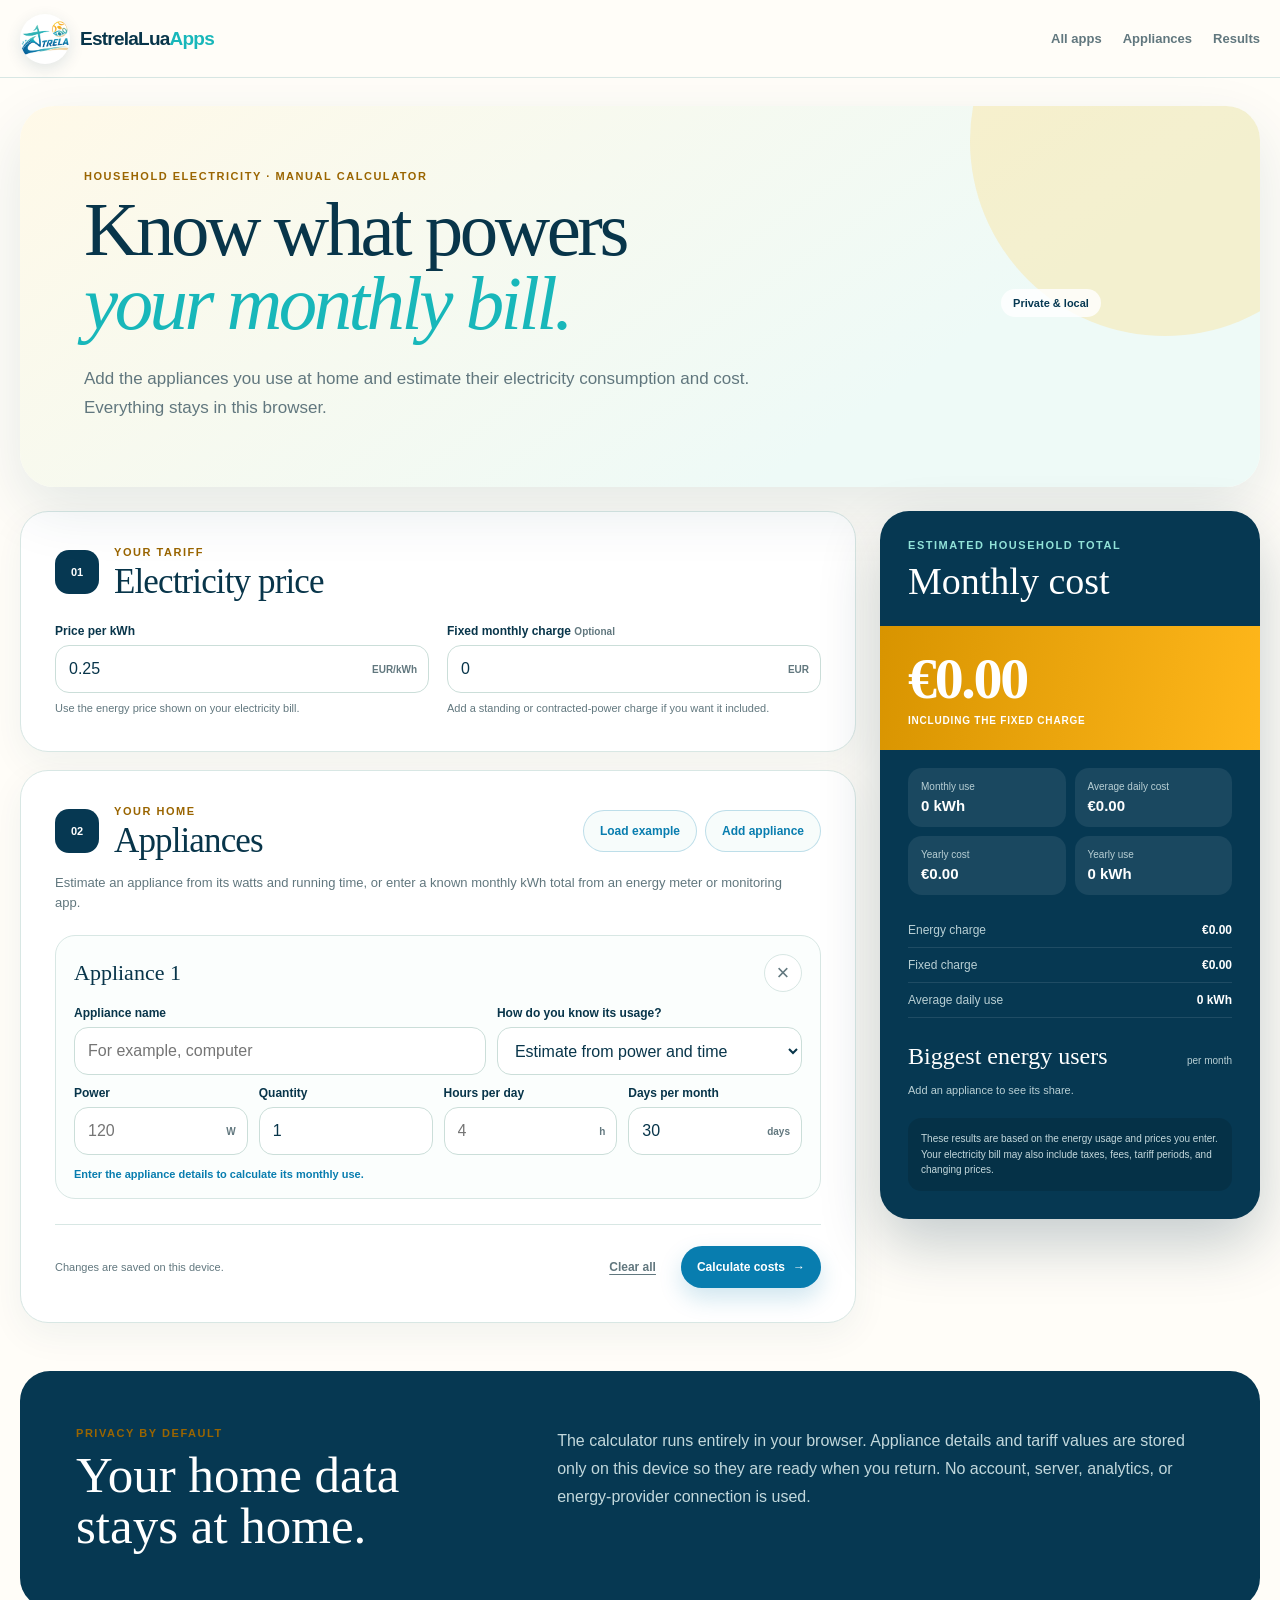
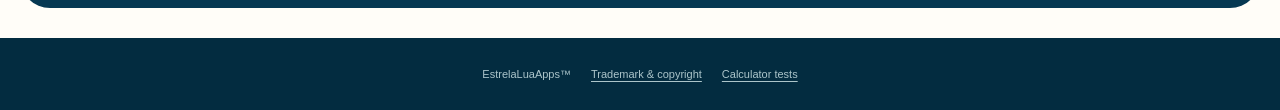
==== tools/home-energy-calculator/index.html @ 320dffea "Add direct monthly kWh input" ====
<!doctype html>
<html lang="en">
  <head>
    <meta charset="UTF-8" />
    <meta name="viewport" content="width=device-width, initial-scale=1.0" />
    <meta name="description" content="Estimate household electricity use and cost by appliance, day, month, and year." />
    <meta name="theme-color" content="#063852" />
    <title>Home Energy Calculator &mdash; EstrelaLuaApps</title>
    <link rel="icon" href="../../assets/favicon-32.ico" sizes="32x32" />
    <link rel="stylesheet" href="calculator.css?v=3" />
    <script type="module" src="calculator.js?v=3"></script>
  </head>
  <body>
    <a class="skip-link" href="#calculator-main">Skip to calculator</a>
    <header class="energy-header">
      <a class="brand" href="../../index.html" aria-label="EstrelaLuaApps home">
        <img src="../../assets/estrelalua-logo.png" alt="" width="50" height="50" />
        <span>EstrelaLua<span>Apps</span></span>
      </a>
      <nav aria-label="Calculator navigation">
        <a href="../../apps.html">All apps</a>
        <a href="#appliances">Appliances</a>
        <a href="#results">Results</a>
      </nav>
    </header>

    <main id="calculator-main">
      <section class="energy-hero">
        <div>
          <p class="kicker">Household electricity &middot; Manual calculator</p>
          <h1>Know what powers<br /><em>your monthly bill.</em></h1>
          <p>Add the appliances you use at home and estimate their electricity consumption and cost. Everything stays in this browser.</p>
        </div>
        <div class="hero-mark" aria-hidden="true">
          <img src="../../assets/home-energy-calculator-icon.svg" alt="" />
          <span>Private &amp; local</span>
        </div>
      </section>

      <div class="calculator-layout">
        <form id="energy-form" novalidate>
          <section class="panel tariff-panel" aria-labelledby="tariff-title">
            <div class="panel-heading">
              <span class="step-number">01</span>
              <div><p class="section-kicker">Your tariff</p><h2 id="tariff-title">Electricity price</h2></div>
            </div>
            <div class="tariff-grid">
              <div class="field">
                <label for="price-per-kwh">Price per kWh</label>
                <div class="unit-input"><input id="price-per-kwh" inputmode="decimal" autocomplete="off" value="0.25" required /><span>EUR/kWh</span></div>
                <p class="field-help">Use the energy price shown on your electricity bill.</p>
              </div>
              <div class="field">
                <label for="fixed-monthly-cost">Fixed monthly charge <span>Optional</span></label>
                <div class="unit-input"><input id="fixed-monthly-cost" inputmode="decimal" autocomplete="off" value="0" /><span>EUR</span></div>
                <p class="field-help">Add a standing or contracted-power charge if you want it included.</p>
              </div>
            </div>
          </section>

          <section id="appliances" class="panel appliance-panel" aria-labelledby="appliance-title">
            <div class="panel-heading appliance-heading">
              <span class="step-number">02</span>
              <div><p class="section-kicker">Your home</p><h2 id="appliance-title">Appliances</h2></div>
              <div class="heading-actions">
                <button id="load-example" class="secondary-button" type="button">Load example</button>
                <button id="add-appliance" class="secondary-button" type="button">Add appliance</button>
              </div>
            </div>
            <p class="panel-intro">Estimate an appliance from its watts and running time, or enter a known monthly kWh total from an energy meter or monitoring app.</p>
            <div id="appliance-list" class="appliance-list" aria-live="polite"></div>
            <div class="form-actions">
              <div>
                <p id="form-message" class="form-message" role="status"></p>
                <p id="save-status" class="save-status">Changes are saved on this device.</p>
              </div>
              <div class="action-buttons">
                <button id="reset-calculator" class="text-button" type="button">Clear all</button>
                <button class="primary-button" type="submit">Calculate costs <span aria-hidden="true">&rarr;</span></button>
              </div>
            </div>
          </section>
        </form>

        <aside id="results" class="results-card" aria-labelledby="results-title" aria-live="polite">
          <p class="results-kicker">Estimated household total</p>
          <h2 id="results-title">Monthly cost</h2>
          <div class="monthly-total"><strong id="monthly-cost">&euro;0.00</strong><span>including the fixed charge</span></div>
          <div class="result-highlights">
            <div><span>Monthly use</span><strong id="monthly-kwh">0 kWh</strong></div>
            <div><span>Average daily cost</span><strong id="daily-cost">&euro;0.00</strong></div>
            <div><span>Yearly cost</span><strong id="annual-cost">&euro;0.00</strong></div>
            <div><span>Yearly use</span><strong id="annual-kwh">0 kWh</strong></div>
          </div>
          <dl class="result-breakdown">
            <div><dt>Energy charge</dt><dd id="energy-charge">&euro;0.00</dd></div>
            <div><dt>Fixed charge</dt><dd id="fixed-charge">&euro;0.00</dd></div>
            <div><dt>Average daily use</dt><dd id="daily-kwh">0 kWh</dd></div>
          </dl>
          <div class="usage-heading"><h3>Biggest energy users</h3><span>per month</span></div>
          <ol id="usage-list" class="usage-list"><li class="empty-result">Add an appliance to see its share.</li></ol>
          <p class="estimate-note">These results are based on the energy usage and prices you enter. Your electricity bill may also include taxes, fees, tariff periods, and changing prices.</p>
        </aside>
      </div>

      <section class="privacy-card">
        <div><p class="kicker">Privacy by default</p><h2>Your home data<br />stays at home.</h2></div>
        <p>The calculator runs entirely in your browser. Appliance details and tariff values are stored only on this device so they are ready when you return. No account, server, analytics, or energy-provider connection is used.</p>
      </section>
    </main>

    <template id="appliance-template">
      <article class="appliance-row">
        <div class="appliance-row-heading"><h3>Appliance</h3><button class="remove-appliance" type="button" aria-label="Remove appliance">&times;</button></div>
        <div class="appliance-basics">
          <div class="field name-field"><label>Appliance name</label><input class="appliance-name" autocomplete="off" placeholder="For example, computer" /></div>
          <div class="field"><label>How do you know its usage?</label><select class="appliance-mode"><option value="estimate">Estimate from power and time</option><option value="known">Enter known monthly kWh</option></select></div>
        </div>
        <div class="appliance-fields estimate-inputs">
          <div class="field"><label>Power</label><div class="unit-input"><input class="appliance-watts" inputmode="decimal" autocomplete="off" placeholder="120" /><span>W</span></div></div>
          <div class="field"><label>Quantity</label><input class="appliance-quantity" inputmode="numeric" autocomplete="off" value="1" /></div>
          <div class="field"><label>Hours per day</label><div class="unit-input"><input class="appliance-hours" inputmode="decimal" autocomplete="off" placeholder="4" /><span>h</span></div></div>
          <div class="field"><label>Days per month</label><div class="unit-input"><input class="appliance-days" inputmode="numeric" autocomplete="off" value="30" /><span>days</span></div></div>
        </div>
        <div class="known-inputs" hidden>
          <div class="field"><label>Known monthly use</label><div class="unit-input"><input class="appliance-known-kwh" inputmode="decimal" autocomplete="off" placeholder="18.5" /><span>kWh</span></div><p class="field-help">Enter the total energy this appliance used during one month.</p></div>
        </div>
        <p class="row-estimate">Enter the appliance details to calculate its monthly use.</p>
      </article>
    </template>

    <footer class="energy-footer"><span>EstrelaLuaApps&trade;</span><a href="../../legal.html">Trademark &amp; copyright</a><a href="tests.html">Calculator tests</a></footer>
  </body>
</html>
---- tools/home-energy-calculator/calculator.css ----
:root {
  --deep: #063852;
  --deep-2: #032c40;
  --ocean: #087daf;
  --aqua: #18b7ba;
  --leaf: #23a67c;
  --sun: #ffd166;
  --paper: #fffdf8;
  --card: #ffffff;
  --ink: #08354a;
  --muted: #61777e;
  --line: #d8e7e4;
  --danger: #a9362b;
  --shadow: 0 22px 60px rgba(4, 60, 83, .11);
}

* { box-sizing: border-box; }
html { scroll-behavior: smooth; scroll-padding-top: 90px; }
body { margin: 0; color: var(--ink); background: var(--paper); font-family: "Aptos", "Segoe UI", Arial, sans-serif; -webkit-font-smoothing: antialiased; }
a { color: inherit; text-decoration: none; }
button, input, select { font: inherit; }
button { cursor: pointer; }
img { display: block; max-width: 100%; }
button:focus-visible, a:focus-visible, input:focus-visible, select:focus-visible { outline: 3px solid var(--sun); outline-offset: 3px; }
.skip-link { position: fixed; z-index: 100; top: -70px; left: 16px; padding: 12px 18px; color: white; background: var(--deep); border-radius: 999px; transition: top .2s; }
.skip-link:focus { top: 12px; }

.energy-header { min-height: 78px; display: flex; align-items: center; justify-content: space-between; gap: 30px; padding: 12px max(20px, calc((100vw - 1240px) / 2)); border-bottom: 1px solid var(--line); background: rgba(255,253,248,.92); backdrop-filter: blur(18px); }
.brand { display: inline-flex; align-items: center; gap: 10px; font-size: 19px; font-weight: 900; letter-spacing: -.04em; }
.brand img { width: 50px; height: 50px; object-fit: cover; border-radius: 50%; background: white; box-shadow: 0 5px 16px rgba(6,56,82,.12); }
.brand > span > span { color: var(--aqua); }
.energy-header nav { display: flex; gap: 21px; color: var(--muted); font-size: 13px; font-weight: 800; }
.energy-header nav a:hover { color: var(--ocean); }

#calculator-main { width: min(1240px, calc(100% - 40px)); margin: 0 auto; }
.energy-hero { position: relative; display: grid; grid-template-columns: 1fr 290px; align-items: center; gap: 60px; margin: 28px 0 24px; padding: clamp(34px, 5vw, 68px); overflow: hidden; border-radius: 34px; background: linear-gradient(145deg, #fff9e8, #eefaf7 72%); box-shadow: var(--shadow); }
.energy-hero::after { content: ""; position: absolute; right: -100px; top: -160px; width: 390px; height: 390px; border-radius: 50%; background: rgba(255,209,102,.27); }
.energy-hero > div { position: relative; z-index: 1; }
.kicker, .section-kicker, .results-kicker { margin: 0 0 11px; color: #9a6500; font-size: 11px; font-weight: 900; letter-spacing: .14em; text-transform: uppercase; }
.energy-hero h1 { margin: 0; font: 500 clamp(45px, 6vw, 78px)/.97 Georgia, "Times New Roman", serif; letter-spacing: -.045em; }
.energy-hero h1 em { color: var(--aqua); font-weight: 500; }
.energy-hero > div > p:last-child { max-width: 700px; margin: 23px 0 0; color: var(--muted); font-size: 17px; line-height: 1.7; }
.hero-mark { justify-self: center; text-align: center; }
.hero-mark img { width: 170px; filter: drop-shadow(0 20px 30px rgba(6,56,82,.18)); transform: rotate(3deg); }
.hero-mark span { display: inline-block; margin-top: 14px; padding: 8px 12px; color: var(--deep); border-radius: 999px; background: rgba(255,255,255,.8); font-size: 11px; font-weight: 900; }

.calculator-layout { display: grid; grid-template-columns: minmax(0, 1fr) 380px; align-items: start; gap: 24px; }
.panel { margin-bottom: 18px; padding: clamp(23px, 4vw, 34px); border: 1px solid var(--line); border-radius: 28px; background: var(--card); box-shadow: 0 12px 36px rgba(4,60,83,.06); }
.panel-heading { display: flex; align-items: center; gap: 15px; margin-bottom: 25px; }
.panel-heading h2 { margin: 0; font: 500 35px/1 Georgia, serif; letter-spacing: -.025em; }
.panel-heading p { margin-bottom: 6px; }
.step-number { display: grid; place-items: center; flex: 0 0 44px; width: 44px; height: 44px; color: white; border-radius: 14px; background: var(--deep); font-size: 11px; font-weight: 900; }
.tariff-grid { display: grid; grid-template-columns: 1fr 1fr; gap: 18px; }
.field label { display: block; margin-bottom: 7px; font-size: 12px; font-weight: 850; }
.field label span { color: var(--muted); font-size: 10px; font-weight: 600; }
input, select { width: 100%; min-height: 48px; padding: 11px 13px; color: var(--ink); border: 1px solid #cbded9; border-radius: 14px; background: white; transition: border-color .2s, box-shadow .2s; }
input:hover, select:hover { border-color: #94c6bd; }
input:focus, select:focus { border-color: var(--ocean); outline: none; box-shadow: 0 0 0 4px rgba(8,125,175,.12); }
input[aria-invalid="true"] { border-color: var(--danger); box-shadow: 0 0 0 3px rgba(169,54,43,.12); }
.unit-input { position: relative; }
.unit-input input { padding-right: 54px; font-variant-numeric: tabular-nums; }
.unit-input #price-per-kwh { padding-right: 76px; }
.unit-input .appliance-watts, .unit-input .appliance-hours { padding-right: 36px; }
.unit-input .appliance-days { padding-right: 52px; }
.unit-input .appliance-known-kwh { padding-right: 48px; }
.unit-input span { position: absolute; right: 12px; top: 50%; transform: translateY(-50%); color: var(--muted); font-size: 10px; font-weight: 850; pointer-events: none; }
.field-help, .panel-intro { color: var(--muted); font-size: 11px; line-height: 1.55; }
.field-help { margin: 7px 0 0; }
.panel-intro { max-width: 740px; margin: -10px 0 22px; font-size: 13px; }

.appliance-heading { align-items: center; }
.heading-actions { display: flex; flex-wrap: wrap; gap: 8px; margin-left: auto; }
.primary-button, .secondary-button, .text-button { min-height: 42px; display: inline-flex; align-items: center; justify-content: center; gap: 8px; padding: 10px 16px; border-radius: 999px; font-size: 12px; font-weight: 900; transition: transform .2s, background .2s, color .2s; }
.primary-button { color: white; border: 0; background: var(--ocean); box-shadow: 0 10px 23px rgba(8,125,175,.2); }
.primary-button:hover { background: var(--deep); transform: translateY(-1px); }
.secondary-button { color: var(--ocean); border: 1px solid rgba(8,125,175,.24); background: #f7fcfb; }
.secondary-button:hover { color: white; background: var(--deep); }
.text-button { color: var(--muted); border: 0; background: transparent; text-decoration: underline; text-underline-offset: 3px; }

.appliance-list { display: grid; gap: 13px; }
.appliance-row { padding: 18px; border: 1px solid var(--line); border-radius: 20px; background: #fbfefd; }
.appliance-row-heading { display: flex; align-items: center; justify-content: space-between; gap: 15px; margin-bottom: 14px; }
.appliance-row h3 { margin: 0; font: 500 22px/1 Georgia, serif; }
.remove-appliance { width: 38px; height: 38px; display: grid; place-items: center; color: var(--muted); border: 1px solid var(--line); border-radius: 50%; background: white; font-size: 22px; }
.remove-appliance:hover { color: white; border-color: var(--danger); background: var(--danger); }
.appliance-basics { display: grid; grid-template-columns: minmax(180px, 1.35fr) minmax(230px, 1fr); gap: 11px; margin-bottom: 11px; align-items: end; }
.appliance-fields { display: grid; grid-template-columns: repeat(4, minmax(100px, 1fr)); gap: 11px; align-items: end; }
.known-inputs { display: grid; grid-template-columns: minmax(200px, 360px); }
.estimate-inputs[hidden], .known-inputs[hidden] { display: none; }
.row-estimate { margin: 13px 0 0; color: var(--ocean); font-size: 11px; font-weight: 800; }
.form-actions { display: flex; align-items: center; justify-content: space-between; gap: 20px; margin-top: 25px; padding-top: 21px; border-top: 1px solid var(--line); }
.form-message, .save-status { margin: 0; font-size: 11px; }
.form-message.error { margin-bottom: 5px; color: var(--danger); font-weight: 800; }
.save-status { color: var(--muted); }
.action-buttons { display: flex; align-items: center; gap: 9px; }

.results-card { position: sticky; top: 18px; padding: 28px; overflow: hidden; color: white; border-radius: 29px; background: var(--deep); box-shadow: 0 25px 60px rgba(3,44,64,.23); }
.results-kicker { color: #91e2d8; }
.results-card h2 { margin: 0; font: 500 38px/1 Georgia, serif; }
.monthly-total { margin: 26px -28px 0; padding: 24px 28px; background: linear-gradient(100deg, #d89400, #ffb71b); }
.monthly-total strong, .monthly-total span { display: block; }
.monthly-total strong { overflow-wrap: anywhere; font: 600 clamp(42px, 5vw, 58px)/1 Georgia, serif; letter-spacing: -.04em; }
.monthly-total span { margin-top: 7px; font-size: 10px; font-weight: 800; text-transform: uppercase; letter-spacing: .08em; }
.result-highlights { display: grid; grid-template-columns: 1fr 1fr; gap: 9px; margin: 18px 0; }
.result-highlights div { padding: 13px; border-radius: 14px; background: rgba(255,255,255,.08); }
.result-highlights span, .result-highlights strong { display: block; }
.result-highlights span { color: #b8cfd4; font-size: 10px; }
.result-highlights strong { margin-top: 5px; font-size: 15px; }
.result-breakdown { margin: 0; }
.result-breakdown div { display: flex; justify-content: space-between; gap: 15px; padding: 10px 0; border-bottom: 1px solid rgba(255,255,255,.1); }
.result-breakdown dt { color: #b8cfd4; font-size: 12px; }
.result-breakdown dd { margin: 0; font-size: 12px; font-weight: 850; }
.usage-heading { display: flex; align-items: baseline; justify-content: space-between; gap: 10px; margin-top: 25px; }
.usage-heading h3 { margin: 0; font: 500 24px/1.1 Georgia, serif; }
.usage-heading span { color: #b8cfd4; font-size: 10px; }
.usage-list { margin: 15px 0 0; padding: 0; list-style: none; }
.usage-list li { margin-top: 13px; }
.usage-copy { display: flex; justify-content: space-between; gap: 14px; margin-bottom: 6px; }
.usage-copy strong { max-width: 45%; overflow: hidden; font-size: 11px; text-overflow: ellipsis; white-space: nowrap; }
.usage-copy span { color: #c4d8dc; font-size: 9px; text-align: right; }
.usage-bar { height: 6px; overflow: hidden; border-radius: 999px; background: rgba(255,255,255,.1); }
.usage-bar span { display: block; height: 100%; border-radius: inherit; background: linear-gradient(90deg, var(--sun), var(--aqua)); }
.empty-result { color: #b8cfd4; font-size: 11px; }
.estimate-note { margin: 22px 0 0; padding: 13px; color: #c4d8dc; border-radius: 13px; background: rgba(0,0,0,.13); font-size: 10px; line-height: 1.55; }

.privacy-card { display: grid; grid-template-columns: .8fr 1.2fr; gap: 50px; margin: 30px 0; padding: clamp(30px, 5vw, 56px); color: white; border-radius: 30px; background: var(--deep); }
.privacy-card h2 { margin: 0; font: 500 clamp(35px, 4vw, 51px)/1 Georgia, serif; }
.privacy-card > p { margin: 0; color: #c2d8dc; line-height: 1.75; }
.energy-footer { display: flex; justify-content: center; flex-wrap: wrap; gap: 20px; padding: 30px 20px; color: #acc5ca; background: var(--deep-2); font-size: 11px; }
.energy-footer a { text-decoration: underline; text-underline-offset: 3px; }

@media (max-width: 1080px) {
  .calculator-layout { grid-template-columns: minmax(0, 1fr) 330px; }
  .appliance-fields { grid-template-columns: 1fr 1fr; }
}

@media (max-width: 820px) {
  #calculator-main { width: min(100% - 28px, 700px); }
  .energy-hero { grid-template-columns: 1fr 150px; gap: 25px; }
  .hero-mark img { width: 135px; }
  .calculator-layout { grid-template-columns: 1fr; }
  .results-card { position: relative; top: auto; }
  .privacy-card { grid-template-columns: 1fr; gap: 25px; }
}

@media (max-width: 620px) {
  #calculator-main { width: min(100% - 20px, 520px); }
  .energy-header { min-height: 66px; padding-inline: 14px; }
  .brand img { width: 42px; height: 42px; }
  .brand > span { display: none; }
  .energy-header nav a:nth-child(2) { display: none; }
  .energy-header nav { gap: 12px; font-size: 11px; }
  .energy-hero { grid-template-columns: 1fr; padding: 31px 24px; }
  .hero-mark { display: none; }
  .tariff-grid, .appliance-basics, .appliance-fields, .known-inputs { grid-template-columns: 1fr; }
  .appliance-heading { align-items: flex-start; flex-wrap: wrap; }
  .heading-actions { width: 100%; margin-left: 0; }
  .heading-actions button { flex: 1; }
  .form-actions { align-items: stretch; flex-direction: column; }
  .action-buttons { justify-content: space-between; }
  .result-highlights { grid-template-columns: 1fr 1fr; }
}
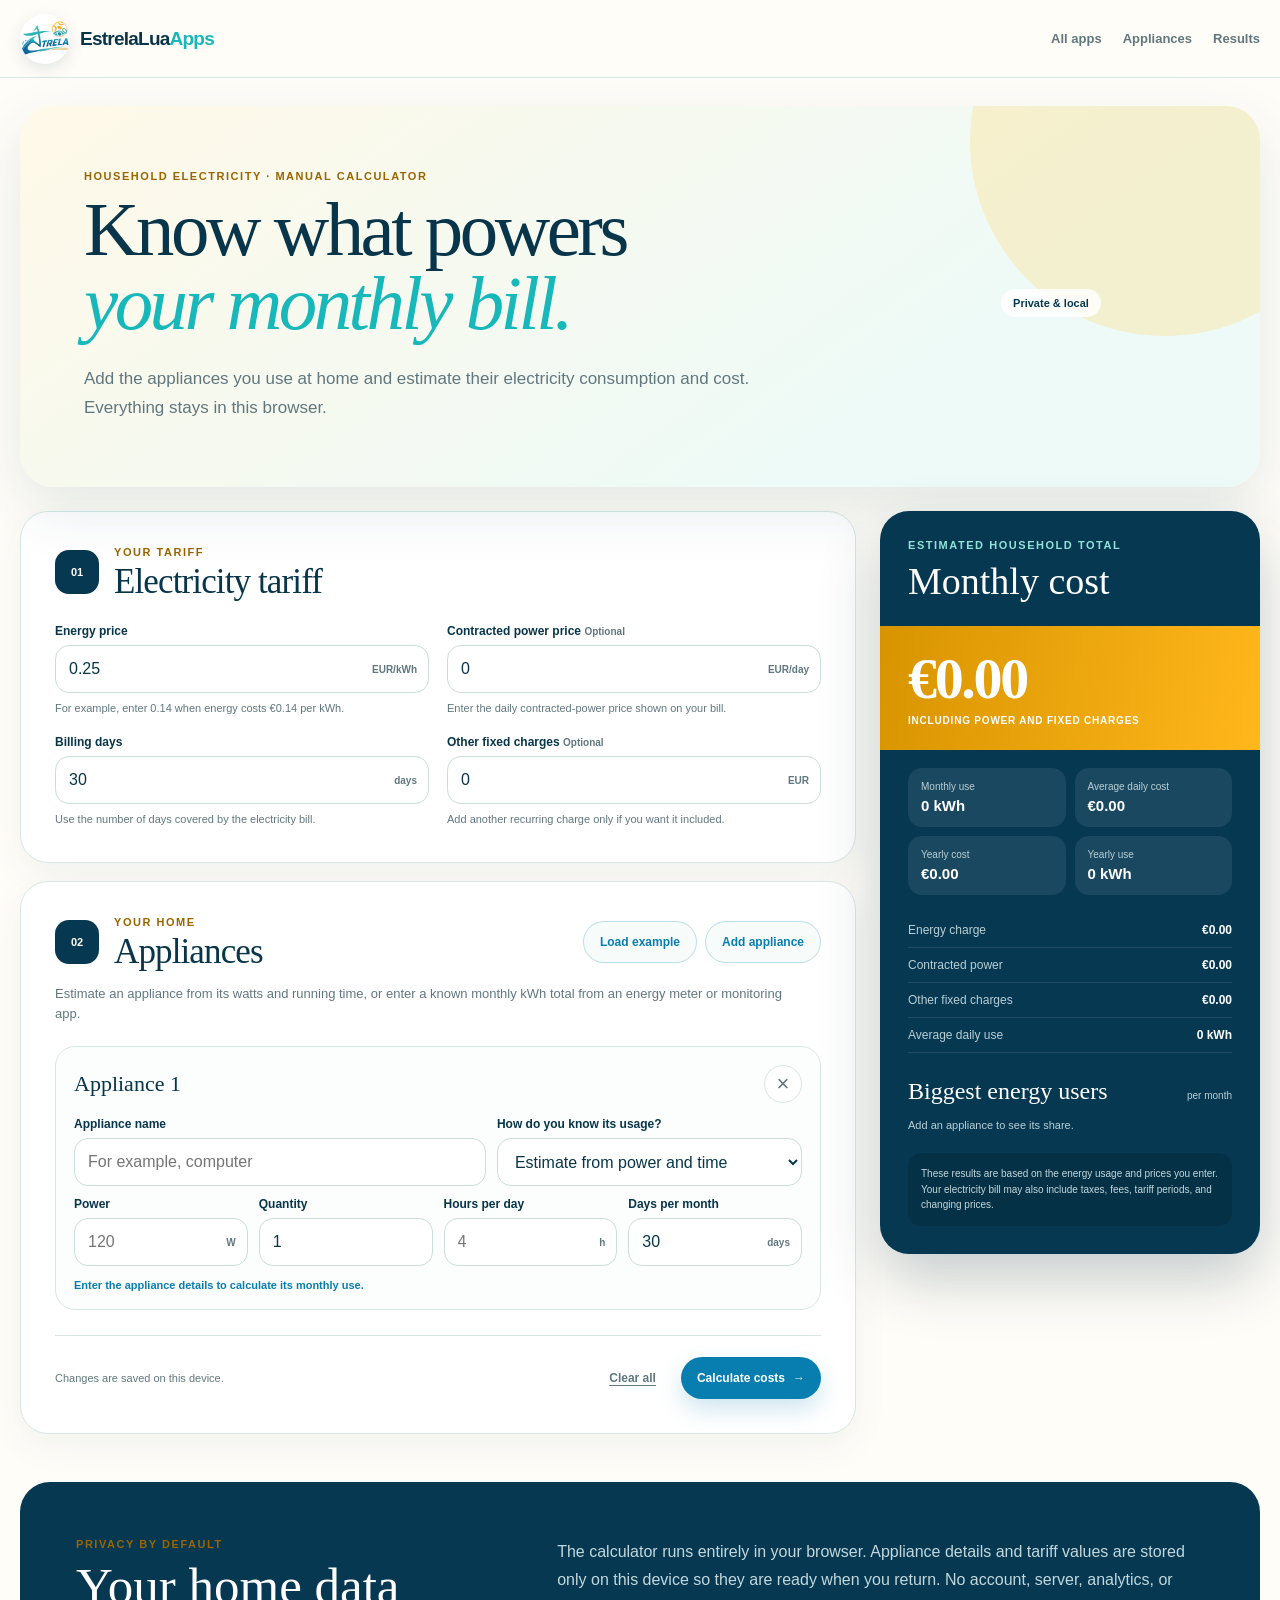
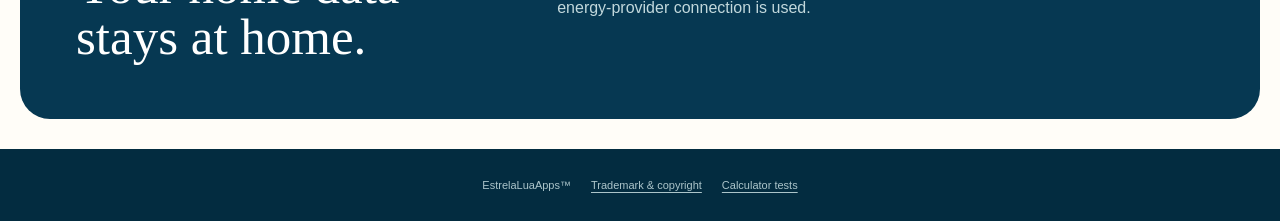
==== commit 2ee6a0ba: "Add contracted power pricing" ====
--- a/tools/home-energy-calculator/index.html
+++ b/tools/home-energy-calculator/index.html
@@ -7,8 +7,8 @@
     <meta name="theme-color" content="#063852" />
     <title>Home Energy Calculator &mdash; EstrelaLuaApps</title>
     <link rel="icon" href="../../assets/favicon-32.ico" sizes="32x32" />
-    <link rel="stylesheet" href="calculator.css?v=3" />
-    <script type="module" src="calculator.js?v=3"></script>
+    <link rel="stylesheet" href="calculator.css?v=4" />
+    <script type="module" src="calculator.js?v=4"></script>
   </head>
   <body>
     <a class="skip-link" href="#calculator-main">Skip to calculator</a>
@@ -42,18 +42,28 @@
           <section class="panel tariff-panel" aria-labelledby="tariff-title">
             <div class="panel-heading">
               <span class="step-number">01</span>
-              <div><p class="section-kicker">Your tariff</p><h2 id="tariff-title">Electricity price</h2></div>
+              <div><p class="section-kicker">Your tariff</p><h2 id="tariff-title">Electricity tariff</h2></div>
             </div>
             <div class="tariff-grid">
               <div class="field">
-                <label for="price-per-kwh">Price per kWh</label>
+                <label for="price-per-kwh">Energy price</label>
                 <div class="unit-input"><input id="price-per-kwh" inputmode="decimal" autocomplete="off" value="0.25" required /><span>EUR/kWh</span></div>
-                <p class="field-help">Use the energy price shown on your electricity bill.</p>
+                <p class="field-help">For example, enter 0.14 when energy costs &euro;0.14 per kWh.</p>
               </div>
               <div class="field">
-                <label for="fixed-monthly-cost">Fixed monthly charge <span>Optional</span></label>
+                <label for="contracted-power-price">Contracted power price <span>Optional</span></label>
+                <div class="unit-input"><input id="contracted-power-price" inputmode="decimal" autocomplete="off" value="0" /><span>EUR/day</span></div>
+                <p class="field-help">Enter the daily contracted-power price shown on your bill.</p>
+              </div>
+              <div class="field">
+                <label for="billing-days">Billing days</label>
+                <div class="unit-input"><input id="billing-days" inputmode="numeric" autocomplete="off" value="30" /><span>days</span></div>
+                <p class="field-help">Use the number of days covered by the electricity bill.</p>
+              </div>
+              <div class="field">
+                <label for="fixed-monthly-cost">Other fixed charges <span>Optional</span></label>
                 <div class="unit-input"><input id="fixed-monthly-cost" inputmode="decimal" autocomplete="off" value="0" /><span>EUR</span></div>
-                <p class="field-help">Add a standing or contracted-power charge if you want it included.</p>
+                <p class="field-help">Add another recurring charge only if you want it included.</p>
               </div>
             </div>
           </section>
@@ -85,7 +95,7 @@
         <aside id="results" class="results-card" aria-labelledby="results-title" aria-live="polite">
           <p class="results-kicker">Estimated household total</p>
           <h2 id="results-title">Monthly cost</h2>
-          <div class="monthly-total"><strong id="monthly-cost">&euro;0.00</strong><span>including the fixed charge</span></div>
+          <div class="monthly-total"><strong id="monthly-cost">&euro;0.00</strong><span>including power and fixed charges</span></div>
           <div class="result-highlights">
             <div><span>Monthly use</span><strong id="monthly-kwh">0 kWh</strong></div>
             <div><span>Average daily cost</span><strong id="daily-cost">&euro;0.00</strong></div>
@@ -94,7 +104,8 @@
           </div>
           <dl class="result-breakdown">
             <div><dt>Energy charge</dt><dd id="energy-charge">&euro;0.00</dd></div>
-            <div><dt>Fixed charge</dt><dd id="fixed-charge">&euro;0.00</dd></div>
+            <div><dt>Contracted power</dt><dd id="power-charge">&euro;0.00</dd></div>
+            <div><dt>Other fixed charges</dt><dd id="fixed-charge">&euro;0.00</dd></div>
             <div><dt>Average daily use</dt><dd id="daily-kwh">0 kWh</dd></div>
           </dl>
           <div class="usage-heading"><h3>Biggest energy users</h3><span>per month</span></div>
--- a/tools/home-energy-calculator/calculator.css
+++ b/tools/home-energy-calculator/calculator.css
@@ -60,6 +60,8 @@
 .unit-input { position: relative; }
 .unit-input input { padding-right: 54px; font-variant-numeric: tabular-nums; }
 .unit-input #price-per-kwh { padding-right: 76px; }
+.unit-input #contracted-power-price { padding-right: 72px; }
+.unit-input #billing-days { padding-right: 52px; }
 .unit-input .appliance-watts, .unit-input .appliance-hours { padding-right: 36px; }
 .unit-input .appliance-days { padding-right: 52px; }
 .unit-input .appliance-known-kwh { padding-right: 48px; }
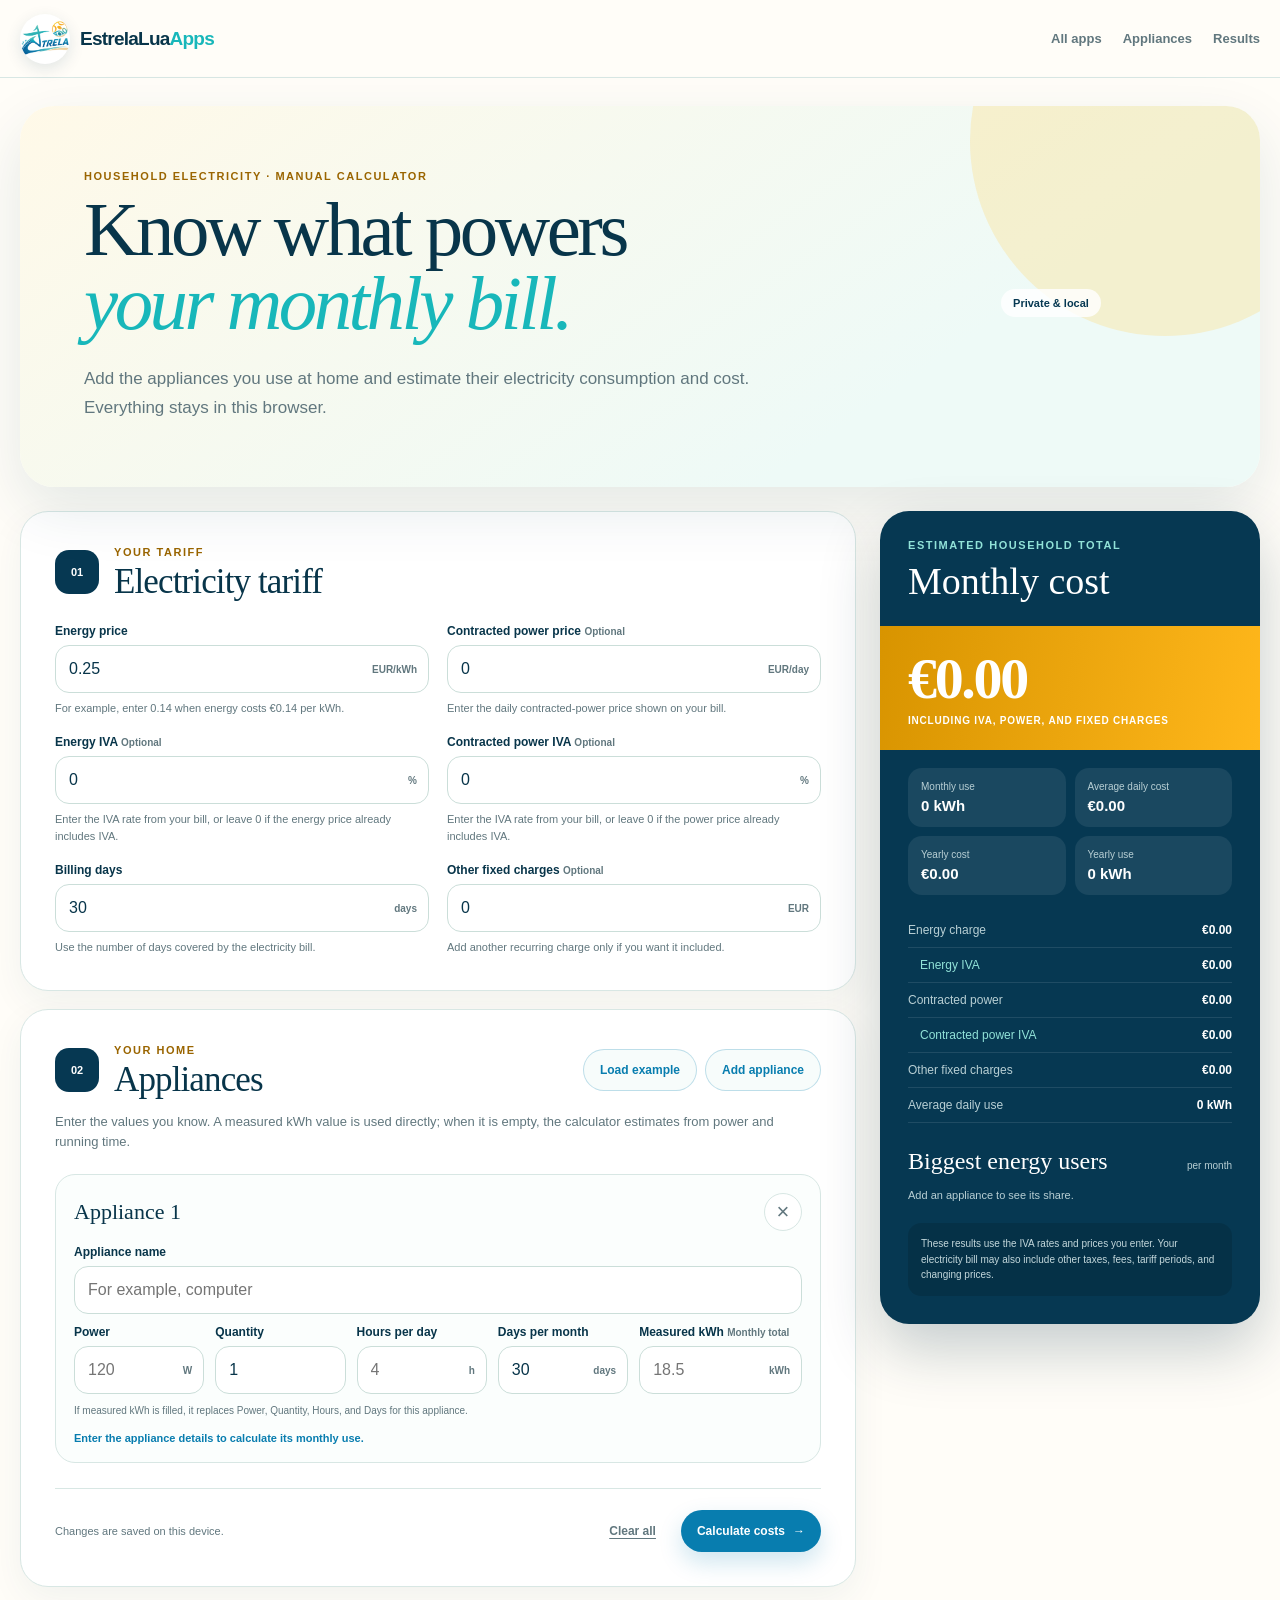
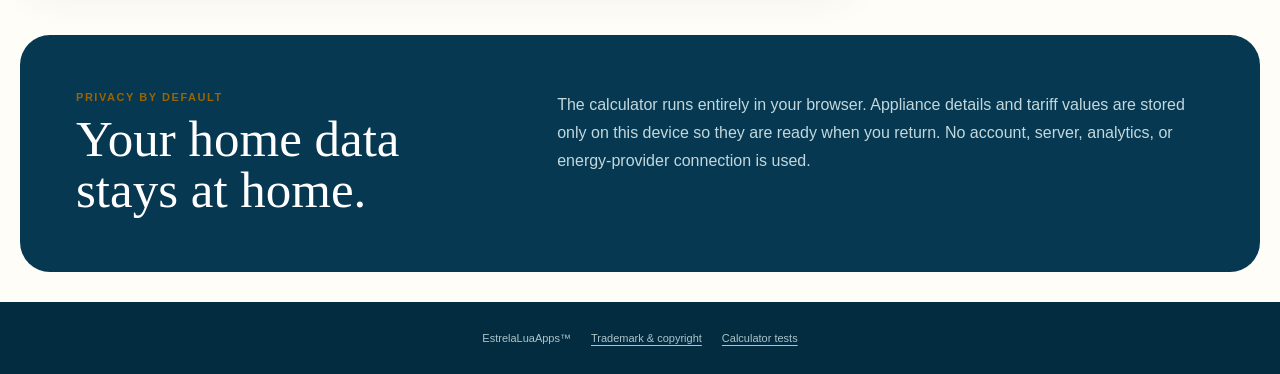
==== commit 81fc11ee: "Add configurable IVA to energy calculator" ====
--- a/tools/home-energy-calculator/index.html
+++ b/tools/home-energy-calculator/index.html
@@ -7,8 +7,8 @@
     <meta name="theme-color" content="#063852" />
     <title>Home Energy Calculator &mdash; EstrelaLuaApps</title>
     <link rel="icon" href="../../assets/favicon-32.ico" sizes="32x32" />
-    <link rel="stylesheet" href="calculator.css?v=4" />
-    <script type="module" src="calculator.js?v=4"></script>
+    <link rel="stylesheet" href="calculator.css?v=6" />
+    <script type="module" src="calculator.js?v=6"></script>
   </head>
   <body>
     <a class="skip-link" href="#calculator-main">Skip to calculator</a>
@@ -55,6 +55,16 @@
                 <div class="unit-input"><input id="contracted-power-price" inputmode="decimal" autocomplete="off" value="0" /><span>EUR/day</span></div>
                 <p class="field-help">Enter the daily contracted-power price shown on your bill.</p>
               </div>
+              <div class="field iva-field">
+                <label for="energy-iva">Energy IVA <span>Optional</span></label>
+                <div class="unit-input"><input id="energy-iva" inputmode="decimal" autocomplete="off" value="0" /><span>%</span></div>
+                <p class="field-help">Enter the IVA rate from your bill, or leave 0 if the energy price already includes IVA.</p>
+              </div>
+              <div class="field iva-field">
+                <label for="contracted-power-iva">Contracted power IVA <span>Optional</span></label>
+                <div class="unit-input"><input id="contracted-power-iva" inputmode="decimal" autocomplete="off" value="0" /><span>%</span></div>
+                <p class="field-help">Enter the IVA rate from your bill, or leave 0 if the power price already includes IVA.</p>
+              </div>
               <div class="field">
                 <label for="billing-days">Billing days</label>
                 <div class="unit-input"><input id="billing-days" inputmode="numeric" autocomplete="off" value="30" /><span>days</span></div>
@@ -77,7 +87,7 @@
                 <button id="add-appliance" class="secondary-button" type="button">Add appliance</button>
               </div>
             </div>
-            <p class="panel-intro">Estimate an appliance from its watts and running time, or enter a known monthly kWh total from an energy meter or monitoring app.</p>
+            <p class="panel-intro">Enter the values you know. A measured kWh value is used directly; when it is empty, the calculator estimates from power and running time.</p>
             <div id="appliance-list" class="appliance-list" aria-live="polite"></div>
             <div class="form-actions">
               <div>
@@ -95,7 +105,7 @@
         <aside id="results" class="results-card" aria-labelledby="results-title" aria-live="polite">
           <p class="results-kicker">Estimated household total</p>
           <h2 id="results-title">Monthly cost</h2>
-          <div class="monthly-total"><strong id="monthly-cost">&euro;0.00</strong><span>including power and fixed charges</span></div>
+          <div class="monthly-total"><strong id="monthly-cost">&euro;0.00</strong><span>including IVA, power, and fixed charges</span></div>
           <div class="result-highlights">
             <div><span>Monthly use</span><strong id="monthly-kwh">0 kWh</strong></div>
             <div><span>Average daily cost</span><strong id="daily-cost">&euro;0.00</strong></div>
@@ -104,13 +114,15 @@
           </div>
           <dl class="result-breakdown">
             <div><dt>Energy charge</dt><dd id="energy-charge">&euro;0.00</dd></div>
+            <div class="tax-line"><dt>Energy IVA</dt><dd id="energy-iva-charge">&euro;0.00</dd></div>
             <div><dt>Contracted power</dt><dd id="power-charge">&euro;0.00</dd></div>
+            <div class="tax-line"><dt>Contracted power IVA</dt><dd id="power-iva-charge">&euro;0.00</dd></div>
             <div><dt>Other fixed charges</dt><dd id="fixed-charge">&euro;0.00</dd></div>
             <div><dt>Average daily use</dt><dd id="daily-kwh">0 kWh</dd></div>
           </dl>
           <div class="usage-heading"><h3>Biggest energy users</h3><span>per month</span></div>
           <ol id="usage-list" class="usage-list"><li class="empty-result">Add an appliance to see its share.</li></ol>
-          <p class="estimate-note">These results are based on the energy usage and prices you enter. Your electricity bill may also include taxes, fees, tariff periods, and changing prices.</p>
+          <p class="estimate-note">These results use the IVA rates and prices you enter. Your electricity bill may also include other taxes, fees, tariff periods, and changing prices.</p>
         </aside>
       </div>
 
@@ -125,17 +137,15 @@
         <div class="appliance-row-heading"><h3>Appliance</h3><button class="remove-appliance" type="button" aria-label="Remove appliance">&times;</button></div>
         <div class="appliance-basics">
           <div class="field name-field"><label>Appliance name</label><input class="appliance-name" autocomplete="off" placeholder="For example, computer" /></div>
-          <div class="field"><label>How do you know its usage?</label><select class="appliance-mode"><option value="estimate">Estimate from power and time</option><option value="known">Enter known monthly kWh</option></select></div>
         </div>
-        <div class="appliance-fields estimate-inputs">
+        <div class="appliance-fields">
           <div class="field"><label>Power</label><div class="unit-input"><input class="appliance-watts" inputmode="decimal" autocomplete="off" placeholder="120" /><span>W</span></div></div>
           <div class="field"><label>Quantity</label><input class="appliance-quantity" inputmode="numeric" autocomplete="off" value="1" /></div>
           <div class="field"><label>Hours per day</label><div class="unit-input"><input class="appliance-hours" inputmode="decimal" autocomplete="off" placeholder="4" /><span>h</span></div></div>
           <div class="field"><label>Days per month</label><div class="unit-input"><input class="appliance-days" inputmode="numeric" autocomplete="off" value="30" /><span>days</span></div></div>
+          <div class="field appliance-known-field"><label>Measured kWh <span>Monthly total</span></label><div class="unit-input"><input class="appliance-known-kwh" inputmode="decimal" autocomplete="off" placeholder="18.5" /><span>kWh</span></div></div>
         </div>
-        <div class="known-inputs" hidden>
-          <div class="field"><label>Known monthly use</label><div class="unit-input"><input class="appliance-known-kwh" inputmode="decimal" autocomplete="off" placeholder="18.5" /><span>kWh</span></div><p class="field-help">Enter the total energy this appliance used during one month.</p></div>
-        </div>
+        <p class="input-choice-note">If measured kWh is filled, it replaces Power, Quantity, Hours, and Days for this appliance.</p>
         <p class="row-estimate">Enter the appliance details to calculate its monthly use.</p>
       </article>
     </template>
--- a/tools/home-energy-calculator/calculator.css
+++ b/tools/home-energy-calculator/calculator.css
@@ -18,10 +18,10 @@
 html { scroll-behavior: smooth; scroll-padding-top: 90px; }
 body { margin: 0; color: var(--ink); background: var(--paper); font-family: "Aptos", "Segoe UI", Arial, sans-serif; -webkit-font-smoothing: antialiased; }
 a { color: inherit; text-decoration: none; }
-button, input, select { font: inherit; }
+button, input { font: inherit; }
 button { cursor: pointer; }
 img { display: block; max-width: 100%; }
-button:focus-visible, a:focus-visible, input:focus-visible, select:focus-visible { outline: 3px solid var(--sun); outline-offset: 3px; }
+button:focus-visible, a:focus-visible, input:focus-visible { outline: 3px solid var(--sun); outline-offset: 3px; }
 .skip-link { position: fixed; z-index: 100; top: -70px; left: 16px; padding: 12px 18px; color: white; background: var(--deep); border-radius: 999px; transition: top .2s; }
 .skip-link:focus { top: 12px; }
 
@@ -53,14 +53,15 @@
 .tariff-grid { display: grid; grid-template-columns: 1fr 1fr; gap: 18px; }
 .field label { display: block; margin-bottom: 7px; font-size: 12px; font-weight: 850; }
 .field label span { color: var(--muted); font-size: 10px; font-weight: 600; }
-input, select { width: 100%; min-height: 48px; padding: 11px 13px; color: var(--ink); border: 1px solid #cbded9; border-radius: 14px; background: white; transition: border-color .2s, box-shadow .2s; }
-input:hover, select:hover { border-color: #94c6bd; }
-input:focus, select:focus { border-color: var(--ocean); outline: none; box-shadow: 0 0 0 4px rgba(8,125,175,.12); }
+input { width: 100%; min-height: 48px; padding: 11px 13px; color: var(--ink); border: 1px solid #cbded9; border-radius: 14px; background: white; transition: border-color .2s, box-shadow .2s; }
+input:hover { border-color: #94c6bd; }
+input:focus { border-color: var(--ocean); outline: none; box-shadow: 0 0 0 4px rgba(8,125,175,.12); }
 input[aria-invalid="true"] { border-color: var(--danger); box-shadow: 0 0 0 3px rgba(169,54,43,.12); }
 .unit-input { position: relative; }
 .unit-input input { padding-right: 54px; font-variant-numeric: tabular-nums; }
 .unit-input #price-per-kwh { padding-right: 76px; }
 .unit-input #contracted-power-price { padding-right: 72px; }
+.unit-input #energy-iva, .unit-input #contracted-power-iva { padding-right: 36px; }
 .unit-input #billing-days { padding-right: 52px; }
 .unit-input .appliance-watts, .unit-input .appliance-hours { padding-right: 36px; }
 .unit-input .appliance-days { padding-right: 52px; }
@@ -85,10 +86,9 @@
 .appliance-row h3 { margin: 0; font: 500 22px/1 Georgia, serif; }
 .remove-appliance { width: 38px; height: 38px; display: grid; place-items: center; color: var(--muted); border: 1px solid var(--line); border-radius: 50%; background: white; font-size: 22px; }
 .remove-appliance:hover { color: white; border-color: var(--danger); background: var(--danger); }
-.appliance-basics { display: grid; grid-template-columns: minmax(180px, 1.35fr) minmax(230px, 1fr); gap: 11px; margin-bottom: 11px; align-items: end; }
-.appliance-fields { display: grid; grid-template-columns: repeat(4, minmax(100px, 1fr)); gap: 11px; align-items: end; }
-.known-inputs { display: grid; grid-template-columns: minmax(200px, 360px); }
-.estimate-inputs[hidden], .known-inputs[hidden] { display: none; }
+.appliance-basics { display: grid; grid-template-columns: 1fr; margin-bottom: 11px; }
+.appliance-fields { display: grid; grid-template-columns: repeat(4, minmax(100px, 1fr)) minmax(140px, 1.25fr); gap: 11px; align-items: end; }
+.input-choice-note { margin: 10px 0 0; color: var(--muted); font-size: 10px; line-height: 1.45; }
 .row-estimate { margin: 13px 0 0; color: var(--ocean); font-size: 11px; font-weight: 800; }
 .form-actions { display: flex; align-items: center; justify-content: space-between; gap: 20px; margin-top: 25px; padding-top: 21px; border-top: 1px solid var(--line); }
 .form-message, .save-status { margin: 0; font-size: 11px; }
@@ -112,6 +112,8 @@
 .result-breakdown div { display: flex; justify-content: space-between; gap: 15px; padding: 10px 0; border-bottom: 1px solid rgba(255,255,255,.1); }
 .result-breakdown dt { color: #b8cfd4; font-size: 12px; }
 .result-breakdown dd { margin: 0; font-size: 12px; font-weight: 850; }
+.result-breakdown .tax-line { padding-left: 12px; }
+.result-breakdown .tax-line dt { color: #91e2d8; }
 .usage-heading { display: flex; align-items: baseline; justify-content: space-between; gap: 10px; margin-top: 25px; }
 .usage-heading h3 { margin: 0; font: 500 24px/1.1 Georgia, serif; }
 .usage-heading span { color: #b8cfd4; font-size: 10px; }
@@ -134,6 +136,7 @@
 @media (max-width: 1080px) {
   .calculator-layout { grid-template-columns: minmax(0, 1fr) 330px; }
   .appliance-fields { grid-template-columns: 1fr 1fr; }
+  .appliance-known-field { grid-column: span 2; }
 }
 
 @media (max-width: 820px) {
@@ -154,7 +157,8 @@
   .energy-header nav { gap: 12px; font-size: 11px; }
   .energy-hero { grid-template-columns: 1fr; padding: 31px 24px; }
   .hero-mark { display: none; }
-  .tariff-grid, .appliance-basics, .appliance-fields, .known-inputs { grid-template-columns: 1fr; }
+  .tariff-grid, .appliance-basics, .appliance-fields { grid-template-columns: 1fr; }
+  .appliance-known-field { grid-column: auto; }
   .appliance-heading { align-items: flex-start; flex-wrap: wrap; }
   .heading-actions { width: 100%; margin-left: 0; }
   .heading-actions button { flex: 1; }
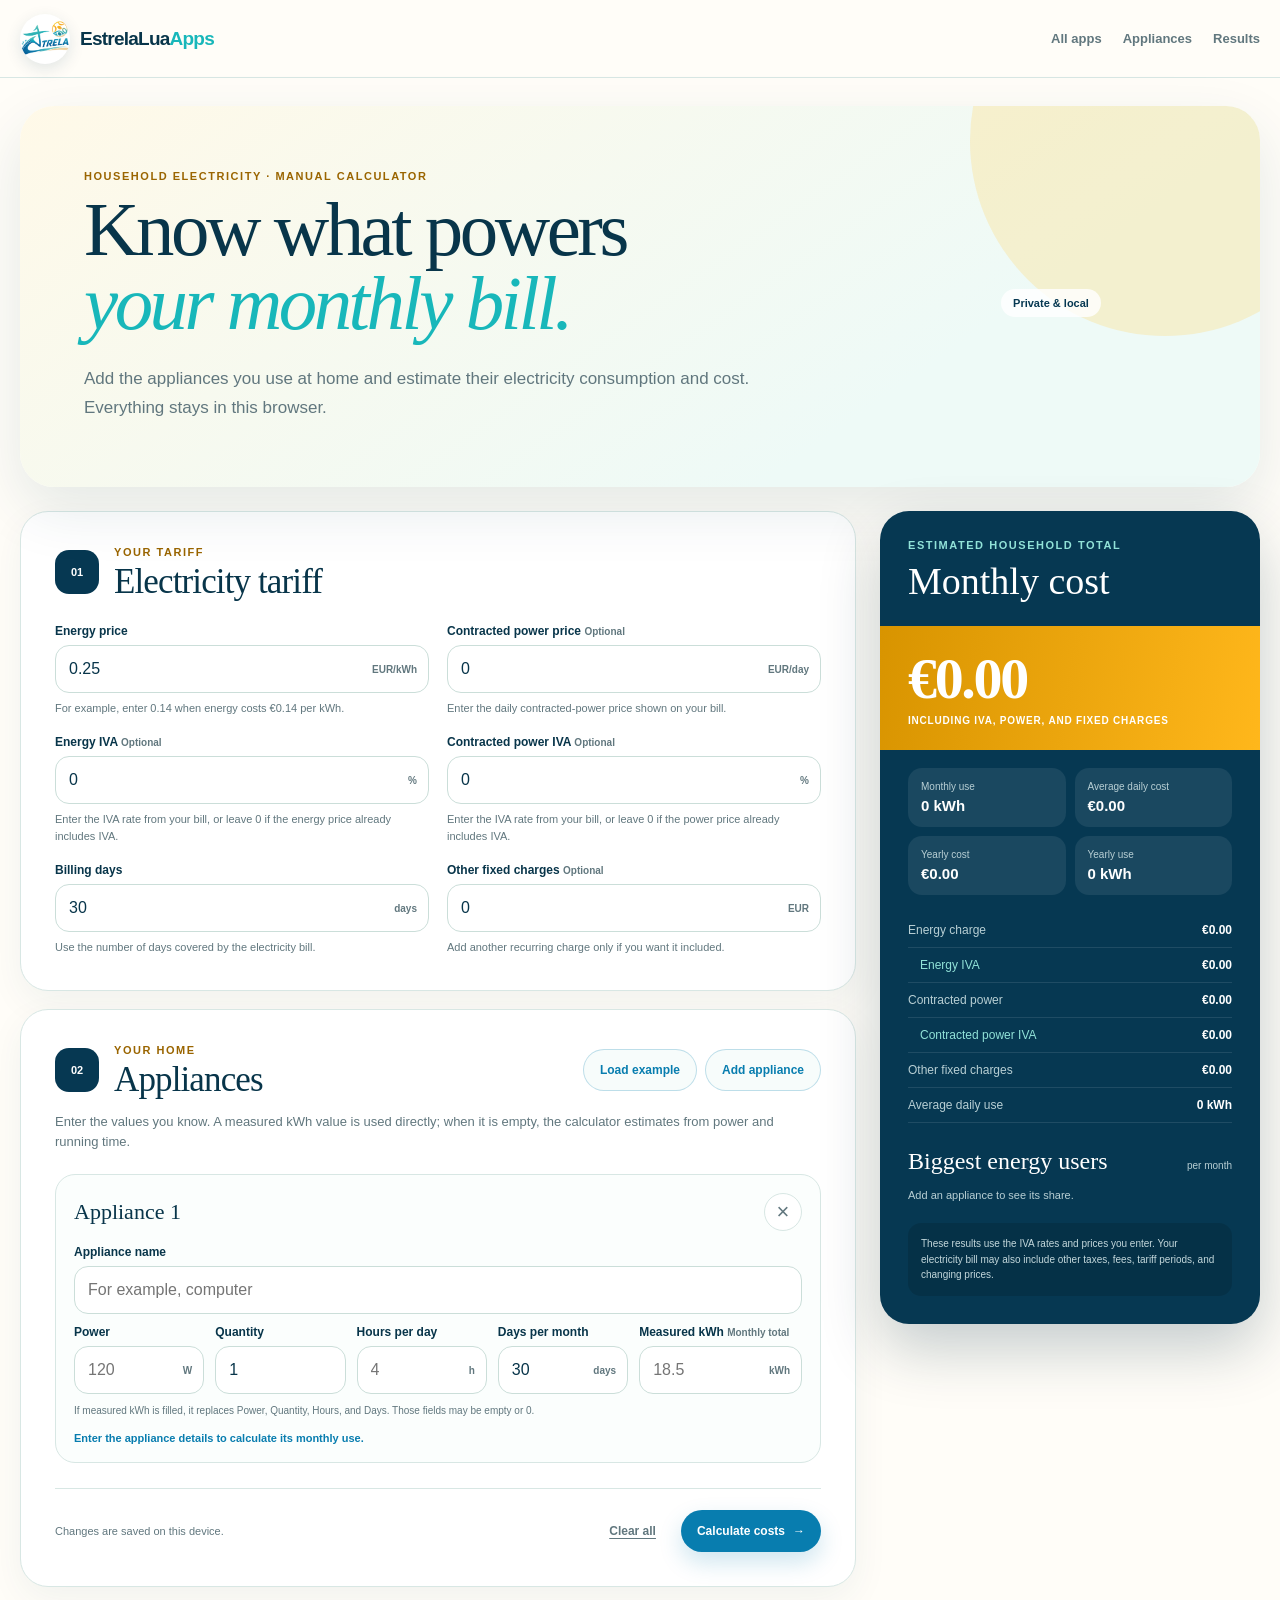
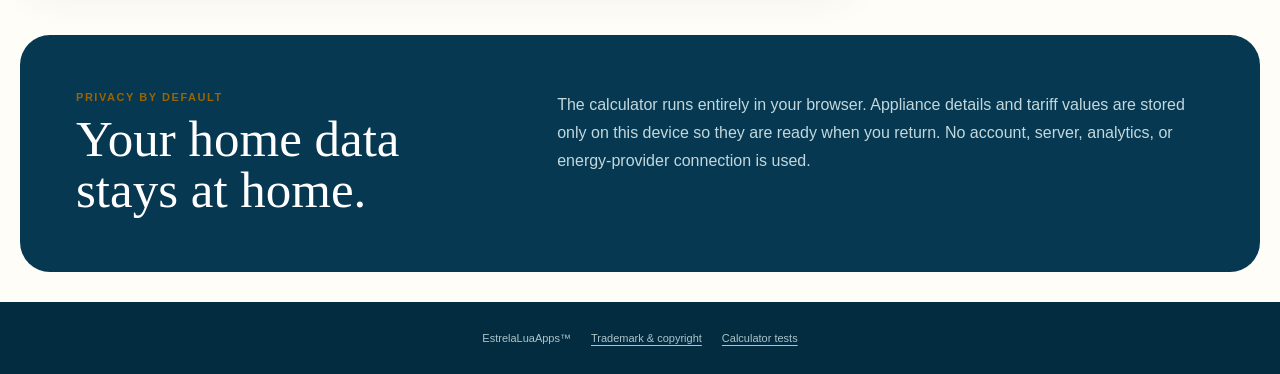
==== commit 1fee6186: "Allow meter readings without usage hours" ====
--- a/tools/home-energy-calculator/index.html
+++ b/tools/home-energy-calculator/index.html
@@ -8,7 +8,7 @@
     <title>Home Energy Calculator &mdash; EstrelaLuaApps</title>
     <link rel="icon" href="../../assets/favicon-32.ico" sizes="32x32" />
     <link rel="stylesheet" href="calculator.css?v=6" />
-    <script type="module" src="calculator.js?v=6"></script>
+    <script type="module" src="calculator.js?v=8"></script>
   </head>
   <body>
     <a class="skip-link" href="#calculator-main">Skip to calculator</a>
@@ -145,7 +145,7 @@
           <div class="field"><label>Days per month</label><div class="unit-input"><input class="appliance-days" inputmode="numeric" autocomplete="off" value="30" /><span>days</span></div></div>
           <div class="field appliance-known-field"><label>Measured kWh <span>Monthly total</span></label><div class="unit-input"><input class="appliance-known-kwh" inputmode="decimal" autocomplete="off" placeholder="18.5" /><span>kWh</span></div></div>
         </div>
-        <p class="input-choice-note">If measured kWh is filled, it replaces Power, Quantity, Hours, and Days for this appliance.</p>
+        <p class="input-choice-note">If measured kWh is filled, it replaces Power, Quantity, Hours, and Days. Those fields may be empty or 0.</p>
         <p class="row-estimate">Enter the appliance details to calculate its monthly use.</p>
       </article>
     </template>
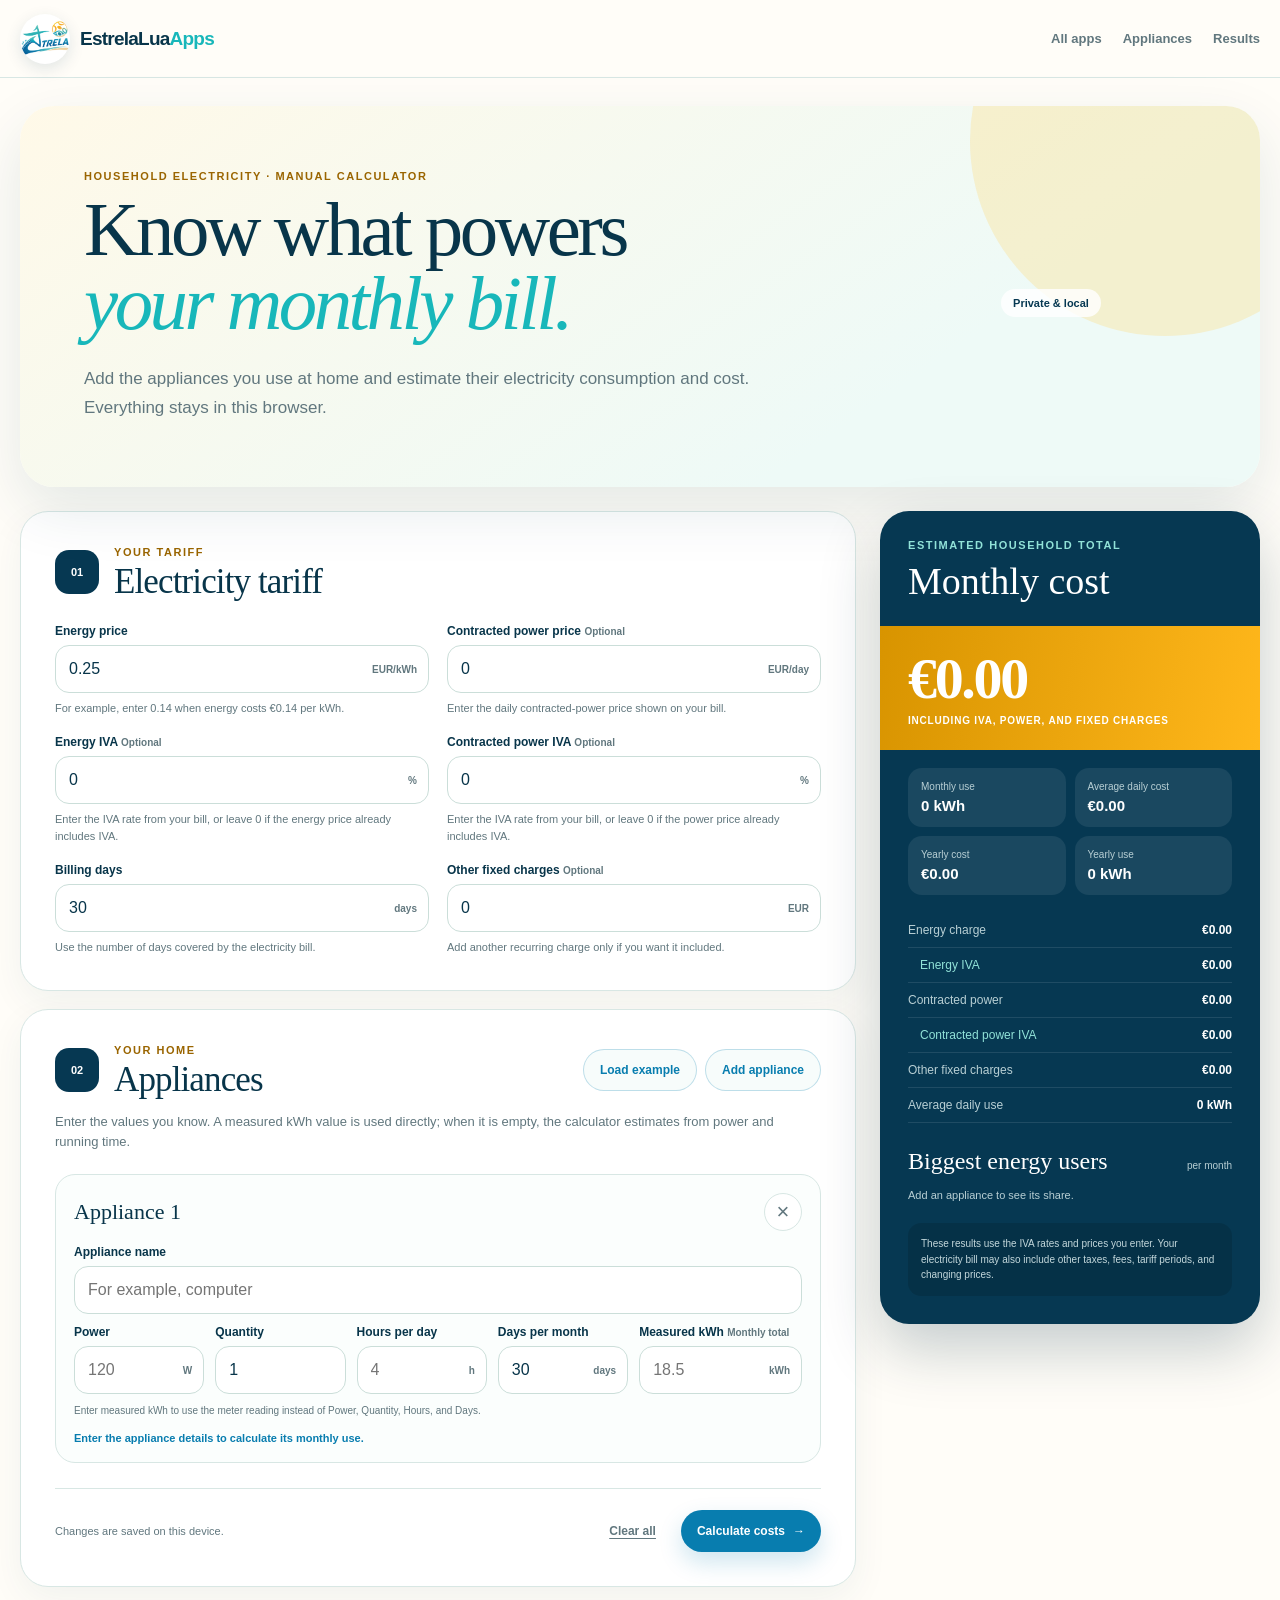
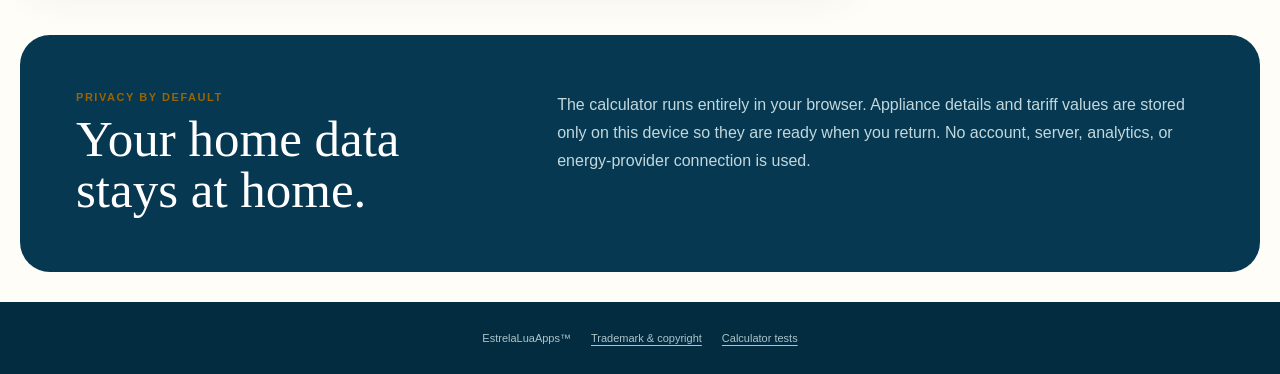
==== commit 61d73718: "Prevent stale calculator pages" ====
--- a/tools/home-energy-calculator/index.html
+++ b/tools/home-energy-calculator/index.html
@@ -3,12 +3,15 @@
   <head>
     <meta charset="UTF-8" />
     <meta name="viewport" content="width=device-width, initial-scale=1.0" />
+    <meta http-equiv="Cache-Control" content="no-cache, no-store, must-revalidate" />
+    <meta http-equiv="Pragma" content="no-cache" />
+    <meta http-equiv="Expires" content="0" />
     <meta name="description" content="Estimate household electricity use and cost by appliance, day, month, and year." />
     <meta name="theme-color" content="#063852" />
     <title>Home Energy Calculator &mdash; EstrelaLuaApps</title>
     <link rel="icon" href="../../assets/favicon-32.ico" sizes="32x32" />
-    <link rel="stylesheet" href="calculator.css?v=6" />
-    <script type="module" src="calculator.js?v=8"></script>
+    <link rel="stylesheet" href="calculator.css?v=7" />
+    <script type="module" src="calculator.js?v=9"></script>
   </head>
   <body>
     <a class="skip-link" href="#calculator-main">Skip to calculator</a>
@@ -139,13 +142,13 @@
           <div class="field name-field"><label>Appliance name</label><input class="appliance-name" autocomplete="off" placeholder="For example, computer" /></div>
         </div>
         <div class="appliance-fields">
-          <div class="field"><label>Power</label><div class="unit-input"><input class="appliance-watts" inputmode="decimal" autocomplete="off" placeholder="120" /><span>W</span></div></div>
-          <div class="field"><label>Quantity</label><input class="appliance-quantity" inputmode="numeric" autocomplete="off" value="1" /></div>
-          <div class="field"><label>Hours per day</label><div class="unit-input"><input class="appliance-hours" inputmode="decimal" autocomplete="off" placeholder="4" /><span>h</span></div></div>
-          <div class="field"><label>Days per month</label><div class="unit-input"><input class="appliance-days" inputmode="numeric" autocomplete="off" value="30" /><span>days</span></div></div>
+          <div class="field estimate-only-field"><label>Power</label><div class="unit-input"><input class="appliance-watts" inputmode="decimal" autocomplete="off" placeholder="120" /><span>W</span></div></div>
+          <div class="field estimate-only-field"><label>Quantity</label><input class="appliance-quantity" inputmode="numeric" autocomplete="off" value="1" /></div>
+          <div class="field estimate-only-field"><label>Hours per day</label><div class="unit-input"><input class="appliance-hours" inputmode="decimal" autocomplete="off" placeholder="4" /><span>h</span></div></div>
+          <div class="field estimate-only-field"><label>Days per month</label><div class="unit-input"><input class="appliance-days" inputmode="numeric" autocomplete="off" value="30" /><span>days</span></div></div>
           <div class="field appliance-known-field"><label>Measured kWh <span>Monthly total</span></label><div class="unit-input"><input class="appliance-known-kwh" inputmode="decimal" autocomplete="off" placeholder="18.5" /><span>kWh</span></div></div>
         </div>
-        <p class="input-choice-note">If measured kWh is filled, it replaces Power, Quantity, Hours, and Days. Those fields may be empty or 0.</p>
+        <p class="input-choice-note">Enter measured kWh to use the meter reading instead of Power, Quantity, Hours, and Days.</p>
         <p class="row-estimate">Enter the appliance details to calculate its monthly use.</p>
       </article>
     </template>
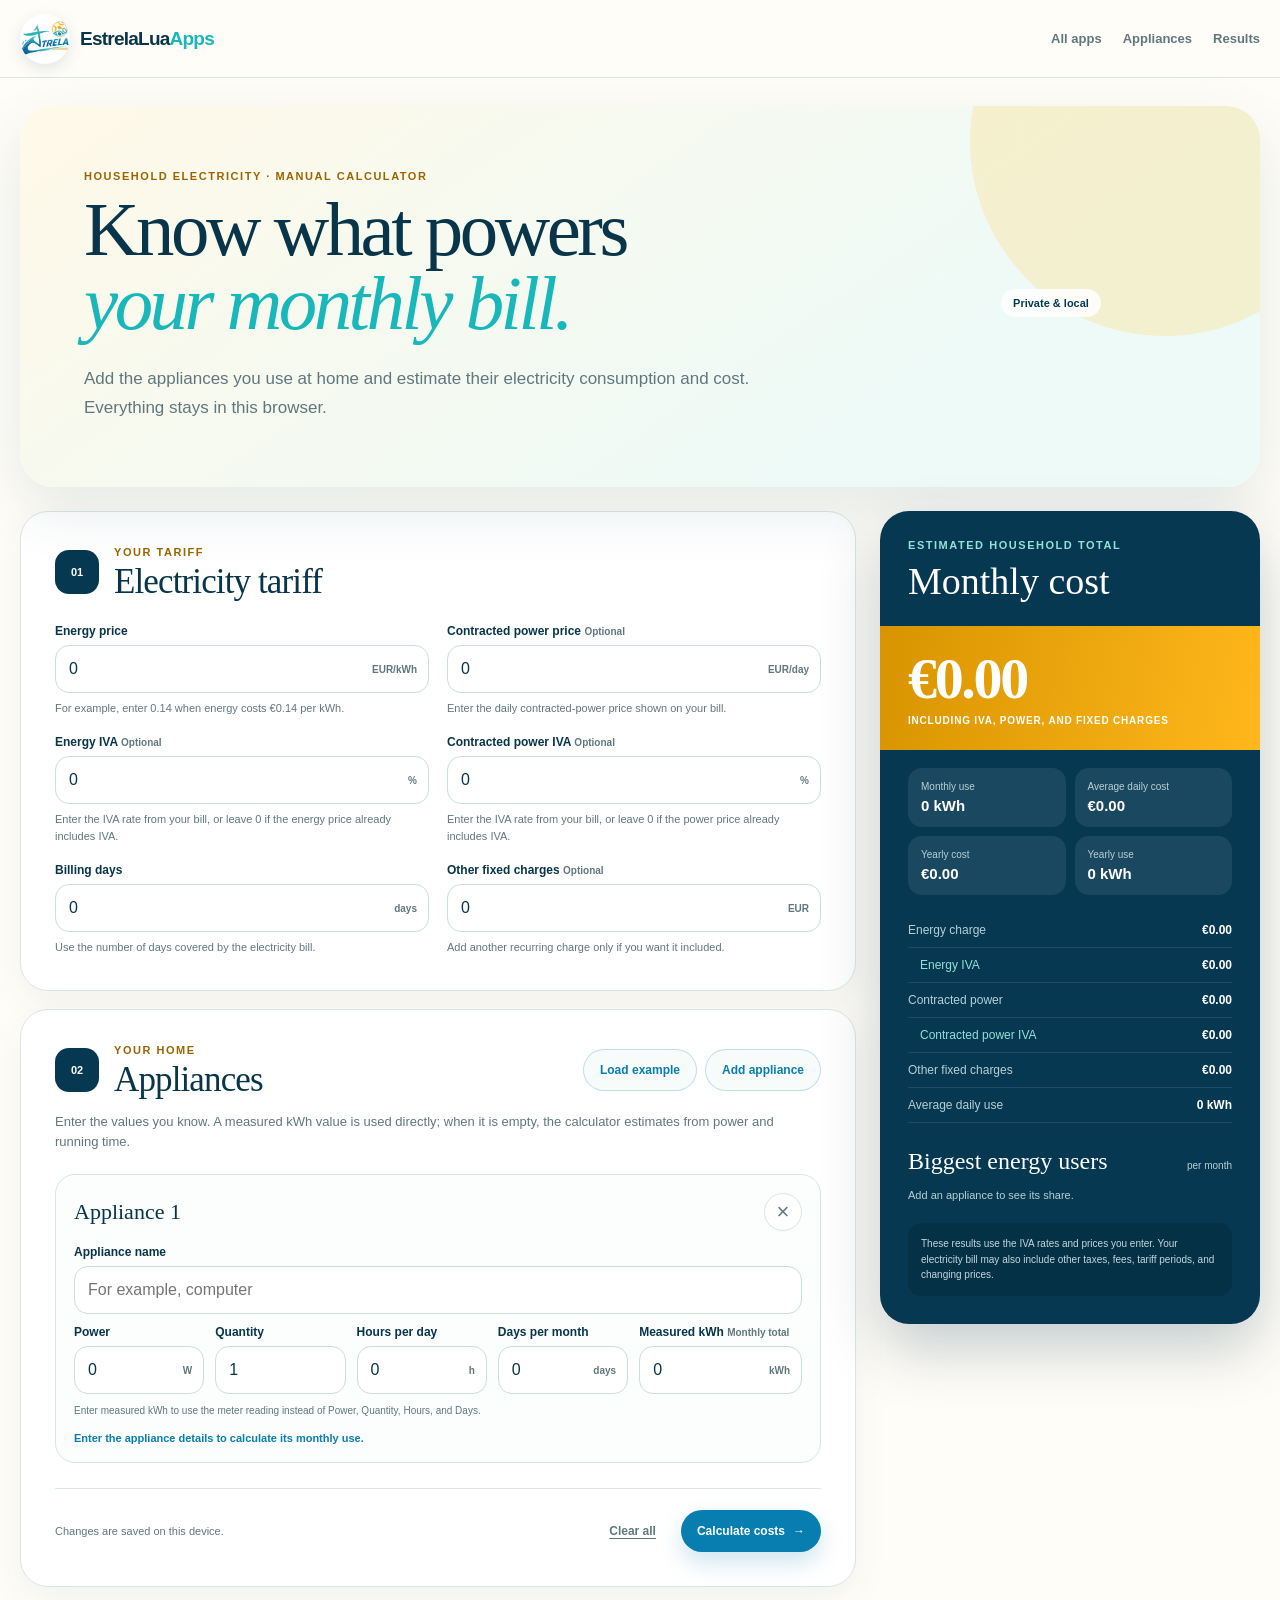
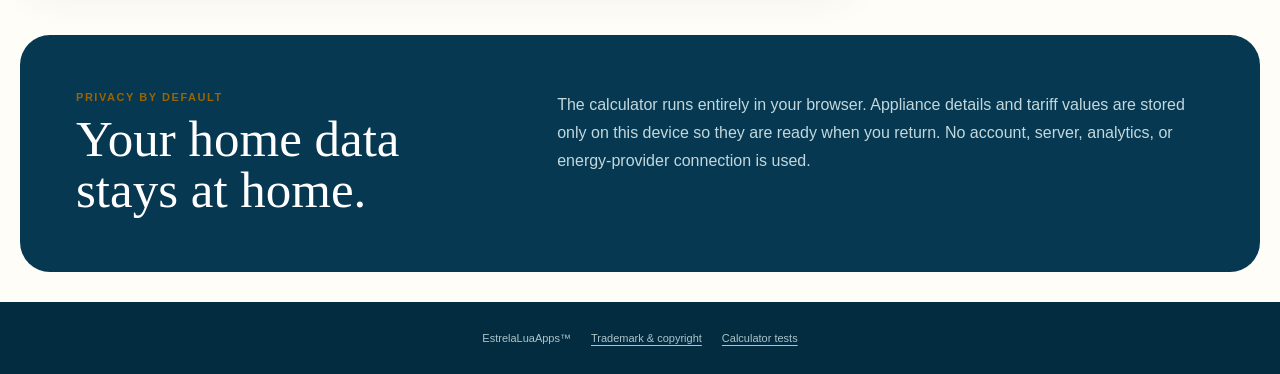
==== commit ddfd10ce: "Use zero tariff defaults" ====
--- a/tools/home-energy-calculator/index.html
+++ b/tools/home-energy-calculator/index.html
@@ -11,7 +11,7 @@
     <title>Home Energy Calculator &mdash; EstrelaLuaApps</title>
     <link rel="icon" href="../../assets/favicon-32.ico" sizes="32x32" />
     <link rel="stylesheet" href="calculator.css?v=7" />
-    <script type="module" src="calculator.js?v=9"></script>
+    <script type="module" src="calculator.js?v=12"></script>
   </head>
   <body>
     <a class="skip-link" href="#calculator-main">Skip to calculator</a>
@@ -50,7 +50,7 @@
             <div class="tariff-grid">
               <div class="field">
                 <label for="price-per-kwh">Energy price</label>
-                <div class="unit-input"><input id="price-per-kwh" inputmode="decimal" autocomplete="off" value="0.25" required /><span>EUR/kWh</span></div>
+                <div class="unit-input"><input id="price-per-kwh" inputmode="decimal" autocomplete="off" value="0" required /><span>EUR/kWh</span></div>
                 <p class="field-help">For example, enter 0.14 when energy costs &euro;0.14 per kWh.</p>
               </div>
               <div class="field">
@@ -70,7 +70,7 @@
               </div>
               <div class="field">
                 <label for="billing-days">Billing days</label>
-                <div class="unit-input"><input id="billing-days" inputmode="numeric" autocomplete="off" value="30" /><span>days</span></div>
+                <div class="unit-input"><input id="billing-days" inputmode="numeric" autocomplete="off" value="0" /><span>days</span></div>
                 <p class="field-help">Use the number of days covered by the electricity bill.</p>
               </div>
               <div class="field">
@@ -142,11 +142,11 @@
           <div class="field name-field"><label>Appliance name</label><input class="appliance-name" autocomplete="off" placeholder="For example, computer" /></div>
         </div>
         <div class="appliance-fields">
-          <div class="field estimate-only-field"><label>Power</label><div class="unit-input"><input class="appliance-watts" inputmode="decimal" autocomplete="off" placeholder="120" /><span>W</span></div></div>
-          <div class="field estimate-only-field"><label>Quantity</label><input class="appliance-quantity" inputmode="numeric" autocomplete="off" value="1" /></div>
-          <div class="field estimate-only-field"><label>Hours per day</label><div class="unit-input"><input class="appliance-hours" inputmode="decimal" autocomplete="off" placeholder="4" /><span>h</span></div></div>
-          <div class="field estimate-only-field"><label>Days per month</label><div class="unit-input"><input class="appliance-days" inputmode="numeric" autocomplete="off" value="30" /><span>days</span></div></div>
-          <div class="field appliance-known-field"><label>Measured kWh <span>Monthly total</span></label><div class="unit-input"><input class="appliance-known-kwh" inputmode="decimal" autocomplete="off" placeholder="18.5" /><span>kWh</span></div></div>
+          <div class="field estimate-only-field"><label>Power</label><div class="unit-input"><input class="appliance-watts" inputmode="decimal" autocomplete="off" placeholder="0" /><span>W</span></div></div>
+          <div class="field estimate-only-field"><label>Quantity</label><input class="appliance-quantity" inputmode="numeric" autocomplete="off" data-min="1" data-max="10000" value="1" /></div>
+          <div class="field estimate-only-field"><label>Hours per day</label><div class="unit-input"><input class="appliance-hours" inputmode="decimal" autocomplete="off" data-min="0" data-max="24" placeholder="0" /><span>h</span></div></div>
+          <div class="field estimate-only-field"><label>Days per month</label><div class="unit-input"><input class="appliance-days" inputmode="numeric" autocomplete="off" data-min="0" data-max="31" value="0" /><span>days</span></div></div>
+          <div class="field appliance-known-field"><label>Measured kWh <span>Monthly total</span></label><div class="unit-input"><input class="appliance-known-kwh" inputmode="decimal" autocomplete="off" placeholder="0" /><span>kWh</span></div></div>
         </div>
         <p class="input-choice-note">Enter measured kWh to use the meter reading instead of Power, Quantity, Hours, and Days.</p>
         <p class="row-estimate">Enter the appliance details to calculate its monthly use.</p>
